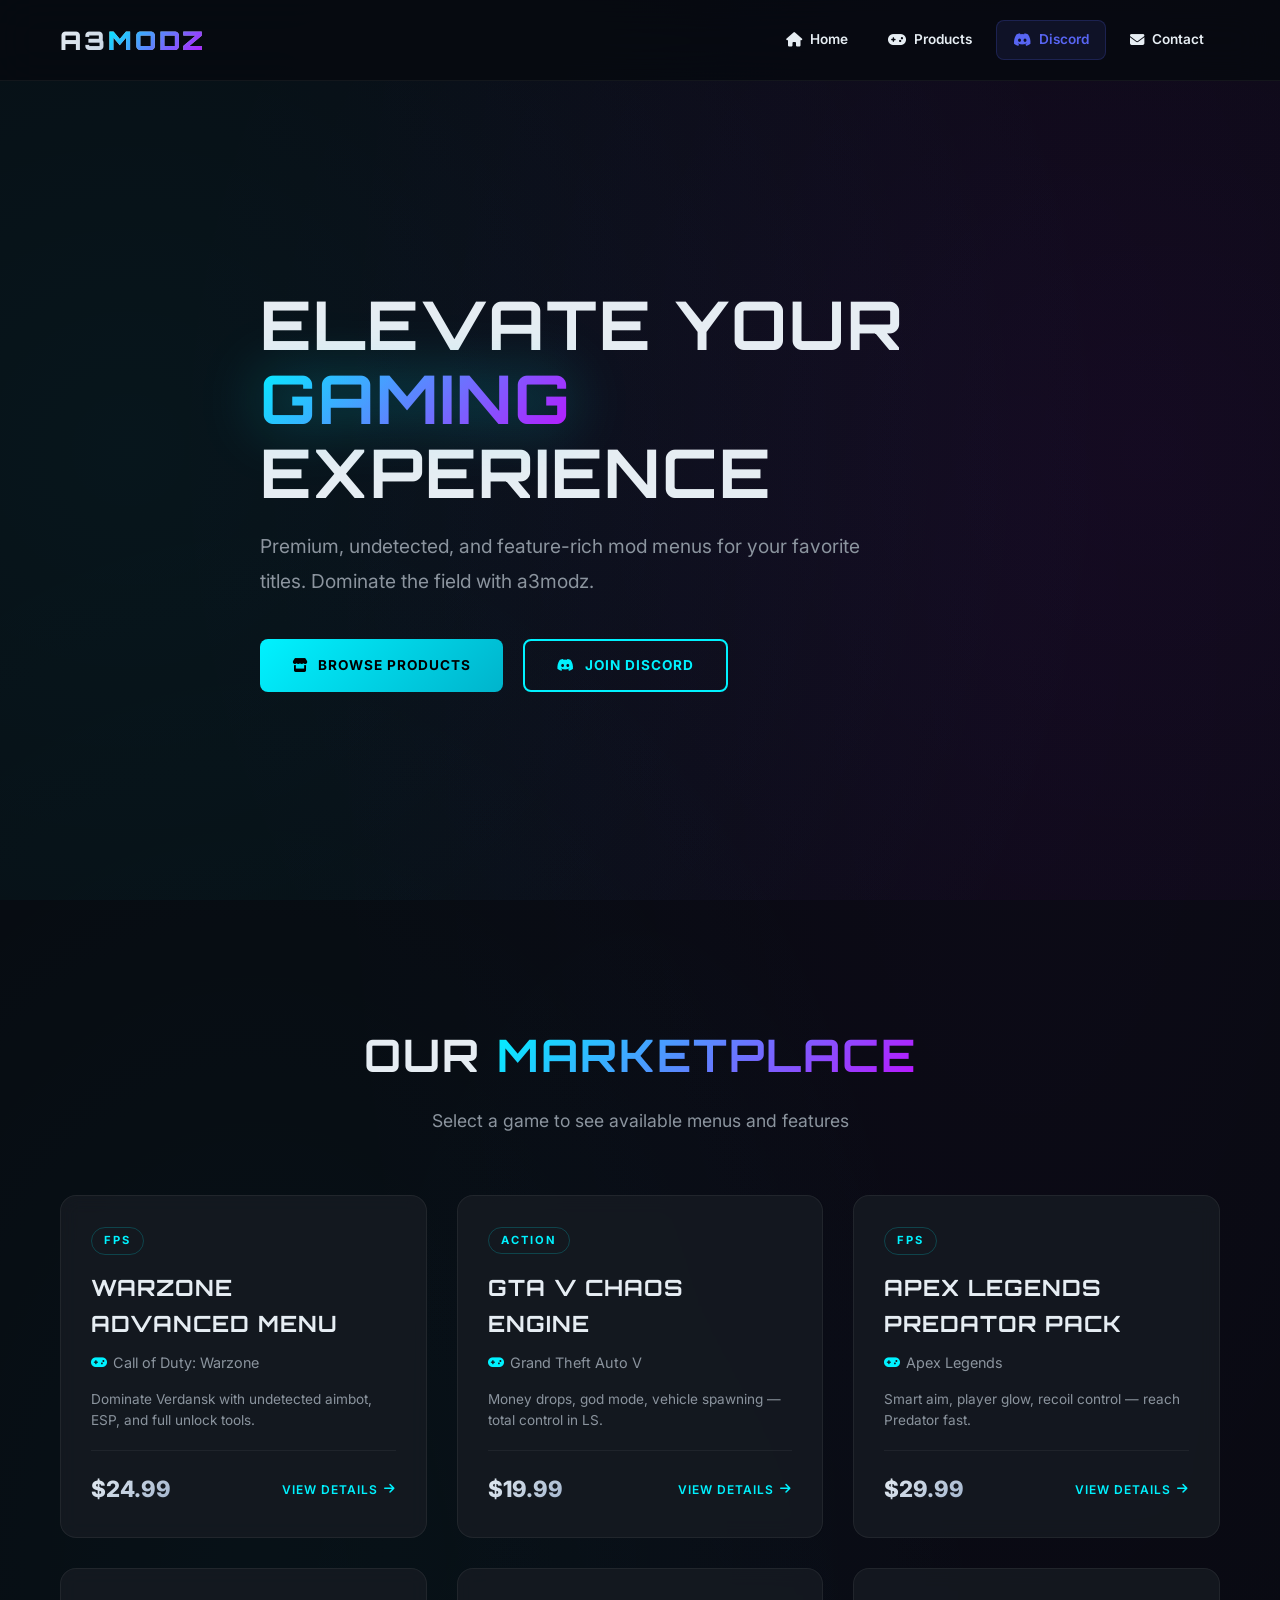
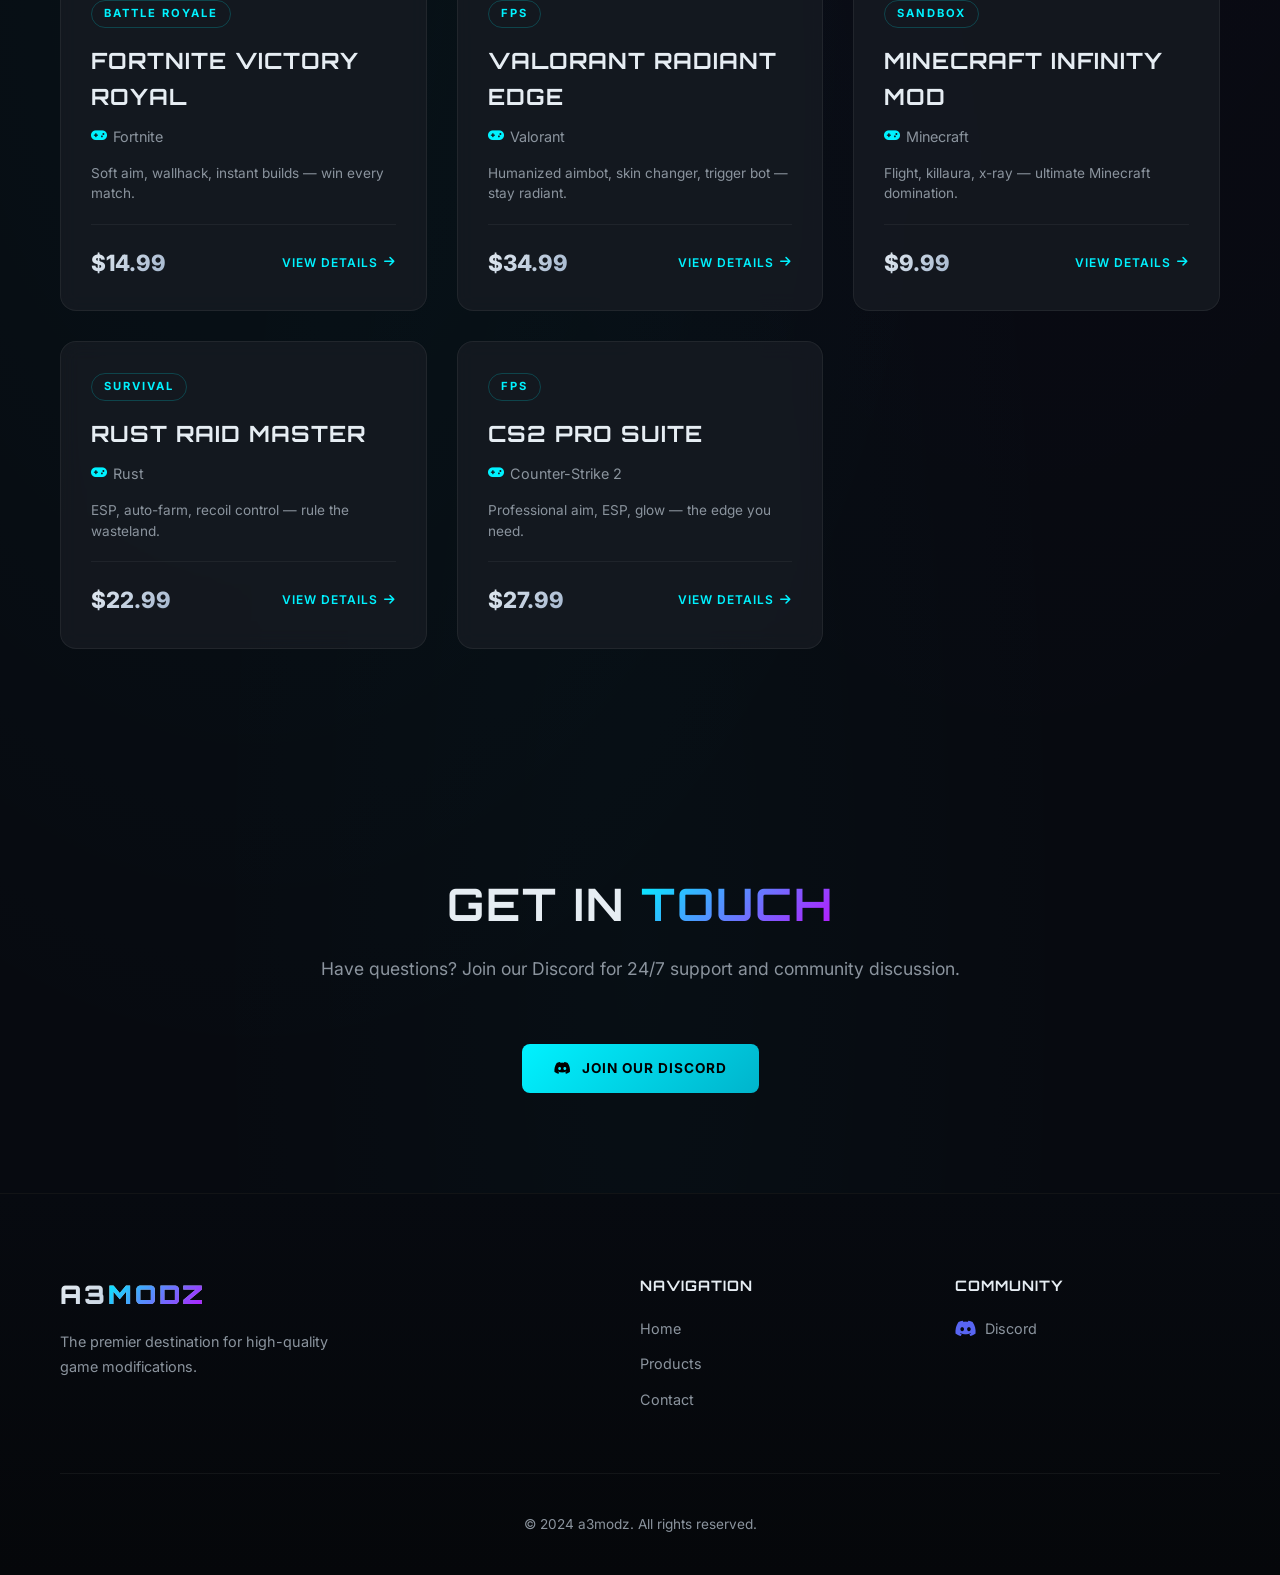
==== a3modz.html @ dbcf9dff "Initial website launch - a3modz marketplace" ====
<!DOCTYPE html>
<html lang="en">
<head>
<meta charset="UTF-8">
<meta name="viewport" content="width=device-width, initial-scale=1.0">
<title>a3modz | Premium Game Mod Menus</title>
<link rel="preconnect" href="https://fonts.googleapis.com">
<link rel="preconnect" href="https://fonts.gstatic.com" crossorigin>
<link href="https://fonts.googleapis.com/css2?family=Inter:wght@400;600;700;800&family=Orbitron:wght@500;700;900&display=swap" rel="stylesheet">
<link rel="stylesheet" href="https://cdnjs.cloudflare.com/ajax/libs/font-awesome/6.5.1/css/all.min.css">
<style>
:root{--bg:#070a10;--card:rgba(22,27,34,.85);--txt:#e6edf3;--accent:#00f2ff;--accent-glow:rgba(0,242,255,.4);--secondary:#bc13fe;--muted:#8b949e;--w:1200px;--t:all .3s cubic-bezier(.4,0,.2,1)}
*{margin:0;padding:0;box-sizing:border-box}
body{font-family:'Inter',sans-serif;background:var(--bg);color:var(--txt);line-height:1.6;overflow-x:hidden;background-image:radial-gradient(ellipse at 20% 50%,rgba(0,242,255,.03) 0%,transparent 50%),radial-gradient(ellipse at 80% 20%,rgba(188,19,254,.03) 0%,transparent 50%),radial-gradient(ellipse at 50% 80%,rgba(0,242,255,.02) 0%,transparent 50%)}
h1,h2,h3,h4{font-family:'Orbitron',sans-serif;text-transform:uppercase;letter-spacing:1px}
.container{max-width:var(--w);margin:0 auto;padding:0 20px}
header{background:rgba(7,10,16,.85);backdrop-filter:blur(20px);-webkit-backdrop-filter:blur(20px);position:fixed;top:0;width:100%;z-index:1000;border-bottom:1px solid rgba(255,255,255,.05)}
nav{display:flex;justify-content:space-between;align-items:center;height:80px}
.logo-text{font-family:'Orbitron',sans-serif;font-size:1.6rem;font-weight:900;letter-spacing:3px;background:linear-gradient(135deg,#e6edf3,#a0b3cc);-webkit-background-clip:text;-webkit-text-fill-color:transparent;background-clip:text}
.logo-text span{background:linear-gradient(135deg,var(--accent),var(--secondary));-webkit-background-clip:text;-webkit-text-fill-color:transparent;background-clip:text}
.nav-links{display:flex;list-style:none;align-items:center;gap:8px}
.nav-links a{text-decoration:none;color:var(--txt);font-weight:600;font-size:.85rem;padding:8px 16px;border-radius:8px;display:flex;align-items:center;gap:8px;transition:var(--t)}
.nav-links a i{font-size:.9rem}
.nav-links a:hover{color:var(--accent);background:rgba(0,242,255,.05)}
.nav-links a.discord-nav{color:#5865F2;background:rgba(88,101,242,.1);border:1px solid rgba(88,101,242,.2)}
.nav-links a.discord-nav:hover{color:#fff;background:rgba(88,101,242,.3);box-shadow:0 0 20px rgba(88,101,242,.3)}
.mobile-menu-btn{display:none;flex-direction:column;cursor:pointer;gap:5px}
.mobile-menu-btn span{width:25px;height:2px;background:var(--txt);border-radius:2px;transition:var(--t)}
.hero{min-height:100vh;display:flex;align-items:center;position:relative;padding-top:80px;overflow:hidden}
.hero::before{content:'';position:absolute;top:-50%;left:-50%;width:200%;height:200%;background:radial-gradient(circle at 30% 50%,rgba(0,242,255,.05) 0%,transparent 50%),radial-gradient(circle at 70% 50%,rgba(188,19,254,.05) 0%,transparent 50%);animation:float 20s ease-in-out infinite}
@keyframes float{0%,100%{transform:translate(0,0)}33%{transform:translate(2%,-2%)}66%{transform:translate(-2%,2%)}}
.hero-content{position:relative;z-index:1;max-width:800px}
.hero h1{font-size:4.2rem;margin-bottom:20px;line-height:1.1;letter-spacing:2px}
.hero h1 span{background:linear-gradient(135deg,var(--accent),var(--secondary));-webkit-background-clip:text;-webkit-text-fill-color:transparent;background-clip:text;filter:drop-shadow(0 0 30px var(--accent-glow))}
.hero p{font-size:1.2rem;color:var(--muted);margin-bottom:40px;max-width:600px;line-height:1.8}
.hero-btns{display:flex;gap:20px;flex-wrap:wrap}
.btn{padding:14px 32px;border-radius:8px;text-decoration:none;font-weight:700;text-transform:uppercase;font-size:.85rem;letter-spacing:1px;transition:var(--t);cursor:pointer;display:inline-flex;align-items:center;gap:10px;border:none}
.btn-primary{background:linear-gradient(135deg,var(--accent),#00b4cc);color:#000;position:relative;overflow:hidden}
.btn-primary::before{content:'';position:absolute;top:0;left:-100%;width:100%;height:100%;background:linear-gradient(90deg,transparent,rgba(255,255,255,.2),transparent);transition:.5s}
.btn-primary:hover::before{left:100%}
.btn-primary:hover{box-shadow:0 0 30px var(--accent-glow),0 0 60px var(--accent-glow);transform:translateY(-3px)}
.btn-secondary{border:2px solid var(--accent);color:var(--accent);background:transparent}
.btn-secondary:hover{background:linear-gradient(135deg,var(--accent),#00b4cc);color:#000;box-shadow:0 0 30px var(--accent-glow);transform:translateY(-3px)}
.products{padding:120px 0}
.section-header{text-align:center;margin-bottom:60px}
.section-header h2{font-size:2.8rem;margin-bottom:15px;letter-spacing:2px}
.section-header h2 span{background:linear-gradient(135deg,var(--accent),var(--secondary));-webkit-background-clip:text;-webkit-text-fill-color:transparent;background-clip:text}
.section-header p{color:var(--muted);font-size:1.1rem}
.product-grid{display:grid;grid-template-columns:repeat(auto-fill,minmax(320px,1fr));gap:30px}
.product-card{background:var(--card);backdrop-filter:blur(10px);border:1px solid rgba(255,255,255,.06);border-radius:16px;padding:30px;transition:var(--t);position:relative;overflow:hidden;cursor:pointer}
.product-card::after{content:'';position:absolute;top:0;left:0;width:100%;height:100%;background:linear-gradient(135deg,rgba(0,242,255,.03) 0%,transparent 50%);opacity:0;transition:var(--t)}
.product-card:hover{transform:translateY(-10px);border-color:rgba(0,242,255,.3);box-shadow:0 20px 60px rgba(0,0,0,.5),0 0 30px rgba(0,242,255,.05)}
.product-card:hover::after{opacity:1}
.product-card::before{content:'';position:absolute;top:0;left:0;width:100%;height:3px;background:linear-gradient(90deg,var(--accent),var(--secondary));opacity:0;transition:var(--t)}
.product-card:hover::before{opacity:1}
.product-category{font-size:.7rem;text-transform:uppercase;letter-spacing:2px;color:var(--accent);font-weight:700;margin-bottom:15px;display:inline-block;padding:4px 12px;border:1px solid rgba(0,242,255,.2);border-radius:20px}
.product-card h3{font-size:1.4rem;margin-bottom:10px;position:relative;z-index:1}
.product-game{font-size:.9rem;color:var(--muted);margin-bottom:15px;display:flex;align-items:center;gap:6px}
.product-game i{color:var(--accent);font-size:.8rem}
.product-desc-short{font-size:.85rem;color:var(--muted);line-height:1.5;margin-bottom:20px;display:-webkit-box;-webkit-line-clamp:2;-webkit-box-orient:vertical;overflow:hidden}
.product-card-footer{display:flex;justify-content:space-between;align-items:center;padding-top:20px;border-top:1px solid rgba(255,255,255,.05)}
.product-price{font-size:1.4rem;font-weight:800;background:linear-gradient(135deg,var(--txt),#a0b3cc);-webkit-background-clip:text;-webkit-text-fill-color:transparent;background-clip:text}
.product-view-btn{font-size:.75rem;text-transform:uppercase;letter-spacing:1px;color:var(--accent);font-weight:600;display:flex;align-items:center;gap:6px;transition:var(--t)}
.product-card:hover .product-view-btn{gap:10px}
.contact{padding:100px 0;text-align:center}
.contact-cta{margin-top:40px}
.modal{display:none;position:fixed;z-index:2000;left:0;top:0;width:100%;height:100%;background:rgba(0,0,0,.8);backdrop-filter:blur(8px);-webkit-backdrop-filter:blur(8px);overflow-y:auto}
.modal-content{background:rgba(22,27,34,.95);margin:5% auto;padding:50px;border:1px solid rgba(0,242,255,.2);width:90%;max-width:800px;border-radius:20px;position:relative;animation:modalIn .4s cubic-bezier(.4,0,.2,1);box-shadow:0 0 60px rgba(0,242,255,.05)}
@keyframes modalIn{from{opacity:0;transform:translateY(-30px) scale(.95)}to{opacity:1;transform:translateY(0) scale(1)}}
.close-modal{position:absolute;top:20px;right:30px;color:var(--muted);font-size:30px;font-weight:700;cursor:pointer;transition:var(--t);width:40px;height:40px;display:flex;align-items:center;justify-content:center;border-radius:50%;background:rgba(255,255,255,.05)}
.close-modal:hover{color:var(--accent);background:rgba(0,242,255,.1);transform:rotate(90deg)}
.modal-header{margin-bottom:30px;padding-bottom:30px;border-bottom:1px solid rgba(255,255,255,.05)}
.modal-header h2{font-size:2.2rem;margin-bottom:10px;background:linear-gradient(135deg,#e6edf3,var(--accent));-webkit-background-clip:text;-webkit-text-fill-color:transparent;background-clip:text}
.modal-game{color:var(--accent);font-weight:600;font-size:1.1rem;display:flex;align-items:center;gap:8px}
.modal-description{margin-bottom:35px;color:var(--muted);line-height:1.8;font-size:1.05rem}
.modal-features{margin-bottom:40px}
.modal-features h4{margin-bottom:20px;font-size:1.1rem;letter-spacing:1px;display:flex;align-items:center;gap:10px}
.modal-features h4 i{color:var(--accent)}
.feature-list{display:grid;grid-template-columns:repeat(auto-fill,minmax(220px,1fr));gap:10px;list-style:none}
.feature-list li{padding:12px 18px;background:rgba(255,255,255,.03);border:1px solid rgba(255,255,255,.05);border-radius:10px;font-size:.9rem;display:flex;align-items:center;gap:10px;transition:var(--t)}
.feature-list li:hover{border-color:rgba(0,242,255,.2);background:rgba(0,242,255,.03)}
.feature-list li i{color:var(--accent);font-size:.85rem}
.modal-footer{display:flex;justify-content:space-between;align-items:center;border-top:1px solid rgba(255,255,255,.08);padding-top:30px;flex-wrap:wrap;gap:20px}
.modal-price{font-size:2.2rem;font-weight:900;font-family:'Orbitron',sans-serif;background:linear-gradient(135deg,#e6edf3,var(--accent));-webkit-background-clip:text;-webkit-text-fill-color:transparent;background-clip:text}
footer{padding:80px 0 40px;background:linear-gradient(180deg,var(--bg),#05070a);border-top:1px solid rgba(255,255,255,.05)}
.footer-content{display:grid;grid-template-columns:2fr 1fr 1fr;gap:50px;margin-bottom:50px}
.footer-logo p{margin-top:15px;color:var(--muted);max-width:300px;font-size:.9rem;line-height:1.7}
.footer-links h4,.footer-social h4{margin-bottom:20px;font-size:.9rem;letter-spacing:1px;font-family:'Orbitron',sans-serif}
.footer-links ul,.footer-social ul{list-style:none}
.footer-links li,.footer-social li{margin-bottom:12px}
.footer-links a,.footer-social a{text-decoration:none;color:var(--muted);transition:var(--t);font-size:.9rem;display:flex;align-items:center;gap:8px}
.footer-links a:hover,.footer-social a:hover{color:var(--accent);transform:translateX(3px)}
.footer-social a i{color:#5865F2;font-size:1.1rem}
.footer-bottom{text-align:center;padding-top:40px;border-top:1px solid rgba(255,255,255,.05);color:var(--muted);font-size:.85rem}
.fade-in{opacity:0;transform:translateY(30px);animation:fadeIn .8s cubic-bezier(.4,0,.2,1) forwards}
.delay-1{animation-delay:.2s}
.delay-2{animation-delay:.4s}
@keyframes fadeIn{to{opacity:1;transform:translateY(0)}}
::-webkit-scrollbar{width:8px}
::-webkit-scrollbar-track{background:var(--bg)}
::-webkit-scrollbar-thumb{background:rgba(255,255,255,.1);border-radius:4px}
::-webkit-scrollbar-thumb:hover{background:rgba(0,242,255,.3)}
@media(max-width:968px){.hero h1{font-size:3rem}.footer-content{grid-template-columns:1fr;gap:40px}.modal-content{padding:30px;margin:10% auto}.feature-list{grid-template-columns:1fr 1fr}}
@media(max-width:768px){.nav-links{display:none;position:fixed;top:80px;left:0;width:100%;background:rgba(7,10,16,.98);backdrop-filter:blur(20px);flex-direction:column;padding:30px;gap:5px;border-bottom:1px solid rgba(255,255,255,.05)}.nav-links.active{display:flex}.nav-links li{margin-left:0}.nav-links a{padding:12px 16px;font-size:1rem}.mobile-menu-btn{display:flex}.hero h1{font-size:2.2rem}.hero p{font-size:1rem}.hero-btns{flex-direction:column}.btn{width:100%;justify-content:center}.product-grid{grid-template-columns:1fr}.section-header h2{font-size:2rem}.modal-header h2{font-size:1.6rem}.feature-list{grid-template-columns:1fr}.modal-footer{flex-direction:column;align-items:flex-start}}
@media(max-width:480px){.hero h1{font-size:1.8rem}.modal-content{padding:20px}}
</style>
</head>
<body>
<header>
  <nav class="container">
    <div class="logo"><span class="logo-text">A3<span>MODZ</span></span></div>
    <ul class="nav-links">
      <li><a href="#home"><i class="fas fa-home"></i> Home</a></li>
      <li><a href="#products"><i class="fas fa-gamepad"></i> Products</a></li>
      <li><a href="https://discord.gg/x2R9GCa6q" target="_blank" class="discord-nav"><i class="fab fa-discord"></i> Discord</a></li>
      <li><a href="#contact"><i class="fas fa-envelope"></i> Contact</a></li>
    </ul>
    <div class="mobile-menu-btn"><span></span><span></span><span></span></div>
  </nav>
</header>
<main>
<section id="home" class="hero">
  <div class="container hero-content">
    <h1 class="fade-in">Elevate Your <span>Gaming</span> Experience</h1>
    <p class="fade-in delay-1">Premium, undetected, and feature-rich mod menus for your favorite titles. Dominate the field with a3modz.</p>
    <div class="hero-btns fade-in delay-2">
      <a href="#products" class="btn btn-primary"><i class="fas fa-store"></i> Browse Products</a>
      <a href="https://discord.gg/x2R9GCa6q" target="_blank" class="btn btn-secondary"><i class="fab fa-discord"></i> Join Discord</a>
    </div>
  </div>
</section>
<section id="products" class="products">
  <div class="container">
    <div class="section-header">
      <h2>Our <span>Marketplace</span></h2>
      <p>Select a game to see available menus and features</p>
    </div>
    <div class="product-grid" id="productGrid"></div>
  </div>
</section>
<section id="contact" class="contact">
  <div class="container">
    <div class="section-header">
      <h2>Get in <span>Touch</span></h2>
      <p>Have questions? Join our Discord for 24/7 support and community discussion.</p>
    </div>
    <div class="contact-cta">
      <a href="https://discord.gg/x2R9GCa6q" target="_blank" class="btn btn-primary"><i class="fab fa-discord"></i> Join Our Discord</a>
    </div>
  </div>
</section>
</main>
<footer>
  <div class="container">
    <div class="footer-content">
      <div class="footer-logo">
        <span class="logo-text">A3<span>MODZ</span></span>
        <p>The premier destination for high-quality game modifications.</p>
      </div>
      <div class="footer-links">
        <h4>Navigation</h4>
        <ul><li><a href="#home">Home</a></li><li><a href="#products">Products</a></li><li><a href="#contact">Contact</a></li></ul>
      </div>
      <div class="footer-social">
        <h4>Community</h4>
        <ul><li><a href="https://discord.gg/x2R9GCa6q" target="_blank"><i class="fab fa-discord"></i> Discord</a></li></ul>
      </div>
    </div>
    <div class="footer-bottom"><p>&copy; 2024 a3modz. All rights reserved.</p></div>
  </div>
</footer>
<div id="productModal" class="modal">
  <div class="modal-content">
    <span class="close-modal">&times;</span>
    <div id="modalDetails"></div>
  </div>
</div>
<script>
const products=[{id:1,name:"Warzone Advanced Menu",game:"Call of Duty: Warzone",price:"$24.99",category:"FPS",description:"Experience the ultimate tactical advantage in Warzone. Our advanced menu provides undetected features that give you total control over the battlefield.",shortDesc:"Dominate Verdansk with undetected aimbot, ESP, and full unlock tools.",features:["Aimbot with Prediction","Box & Glow ESP","Wallhacks","No Recoil & No Spread","Unlock All Cosmetics","Radar Hack","Player Tracking"]},{id:2,name:"GTA V Chaos Engine",game:"Grand Theft Auto V",price:"$19.99",category:"Action",description:"The most stable and feature-packed menu for Los Santos. Whether you want to grind money or just cause absolute mayhem, Chaos Engine has you covered.",shortDesc:"Money drops, god mode, vehicle spawning — total control in LS.",features:["Stealth Money Drop","God Mode & Invisibility","Teleport to Waypoint","Spawn Any Vehicle","Remote Player Options","Casino Recovery","Session Protections"]},{id:3,name:"Apex Legends Predator Pack",game:"Apex Legends",price:"$29.99",category:"FPS",description:"Climb to Predator rank with ease. Our lightweight Apex menu is designed for performance and safety.",shortDesc:"Smart aim, player glow, recoil control — reach Predator fast.",features:["Smart Aim Assist","Item & Player Glow","Movement Velocity Scripts","No Sway","Recoil Control System","Auto Loot","Hitbox Expansion"]},{id:4,name:"Fortnite Victory Royal",game:"Fortnite",price:"$14.99",category:"Battle Royale",description:"Get that #1 Victory Royale every time. Designed to bypass the latest anti-cheats.",shortDesc:"Soft aim, wallhack, instant builds — win every match.",features:["Soft Aim","Player Wallhack","Instant Build & Edit","Fly Hack (Limited)","No Bloom","Fast Reload","Aim Assist"]},{id:5,name:"Valorant Radiant Edge",game:"Valorant",price:"$34.99",category:"FPS",description:"Premium internal cheat for Valorant. Focus on high security and humanized features.",shortDesc:"Humanized aimbot, skin changer, trigger bot — stay radiant.",features:["Internal Humanized Aimbot","Visible Check ESP","Skin Changer (Client-side)","Mini-map Radar","Trigger Bot","Highly Undetected","Colored ESP"]},{id:6,name:"Minecraft Infinity Mod",game:"Minecraft",price:"$9.99",category:"Sandbox",description:"Break the limits of Minecraft. From anarchy servers to competitive minigames.",shortDesc:"Flight, killaura, x-ray — ultimate Minecraft domination.",features:["Creative Flight","Multi-Aura (KillAura)","X-Ray Vision","Auto-Mine & Scripting","Inventory Manager","Speed Hack","No Fall Damage"]},{id:7,name:"Rust Raid Master",game:"Rust",price:"$22.99",category:"Survival",description:"Dominate the wasteland with the most comprehensive Rust cheat suite.",shortDesc:"ESP, auto-farm, recoil control — rule the wasteland.",features:["Ore & Player ESP","Auto-Farm Scripts","Recoil Control","No Recoil","Silent Aim","Door ESP","Radar"]},{id:8,name:"CS2 Pro Suite",game:"Counter-Strike 2",price:"$27.99",category:"FPS",description:"The ultimate competitive advantage for CS2. Pinpoint accuracy with full visibility features.",shortDesc:"Professional aim, ESP, glow — the edge you need.",features:["Rage & Legit Aimbot","Glow & Chams ESP","Trigger Bot","No Flash","Bunny Hop","Rank Revealer","Skin Changer"]}];
document.addEventListener('DOMContentLoaded',()=>{
const grid=document.getElementById('productGrid'),modal=document.getElementById('productModal'),details=document.getElementById('modalDetails'),closeBtn=document.querySelector('.close-modal'),mobileBtn=document.querySelector('.mobile-menu-btn'),navLinks=document.querySelector('.nav-links');
if(mobileBtn){mobileBtn.addEventListener('click',()=>{navLinks.classList.toggle('active');mobileBtn.classList.toggle('active')});navLinks.querySelectorAll('a').forEach(l=>l.addEventListener('click',()=>{navLinks.classList.remove('active');mobileBtn.classList.remove('active')}))}
window.addEventListener('scroll',()=>{const h=document.querySelector('header');h.style.background=window.scrollY>50?'rgba(7,10,16,.95)':'rgba(7,10,16,.85)';h.style.borderBottom=window.scrollY>50?'1px solid rgba(0,242,255,.1)':'1px solid rgba(255,255,255,.05)'});
products.forEach(p=>{const c=document.createElement('div');c.className='product-card';c.innerHTML='<span class="product-category">'+p.category+'</span><h3>'+p.name+'</h3><p class="product-game"><i class="fas fa-gamepad"></i> '+p.game+'</p><p class="product-desc-short">'+p.shortDesc+'</p><div class="product-card-footer"><span class="product-price">'+p.price+'</span><span class="product-view-btn">View Details <i class="fas fa-arrow-right"></i></span></div>';c.addEventListener('click',()=>openModal(p));grid.appendChild(c)});
function openModal(p){const fl=p.features.map(f=>'<li><i class="fas fa-check-circle"></i> '+f+'</li>').join('');details.innerHTML='<div class="modal-header"><h2><i class="fas fa-crown" style="color:var(--accent);font-size:1.8rem;margin-right:10px"></i>'+p.name+'</h2><p class="modal-game"><i class="fas fa-gamepad"></i> '+p.game+'</p></div><p class="modal-description">'+p.description+'</p><div class="modal-features"><h4><i class="fas fa-bolt"></i> Features & Cheats Included</h4><ul class="feature-list">'+fl+'</ul></div><div class="modal-footer"><span class="modal-price">'+p.price+'</span><a href="https://discord.gg/x2R9GCa6q" target="_blank" class="btn btn-primary"><i class="fab fa-discord"></i> Purchase on Discord</a></div>';modal.style.display='block';document.body.style.overflow='hidden'}
closeBtn.addEventListener('click',()=>{modal.style.display='none';document.body.style.overflow='auto'});
window.addEventListener('click',e=>{if(e.target===modal){modal.style.display='none';document.body.style.overflow='auto'}});
document.addEventListener('keydown',e=>{if(e.key==='Escape'&&modal.style.display==='block'){modal.style.display='none';document.body.style.overflow='auto'}});
document.querySelectorAll('a[href^="#"]').forEach(a=>{a.addEventListener('click',function(e){const t=document.querySelector(this.getAttribute('href'));if(t){e.preventDefault();window.scrollTo({top:t.offsetTop-80,behavior:'smooth'})}})})
});
</script>
</body>
</html>
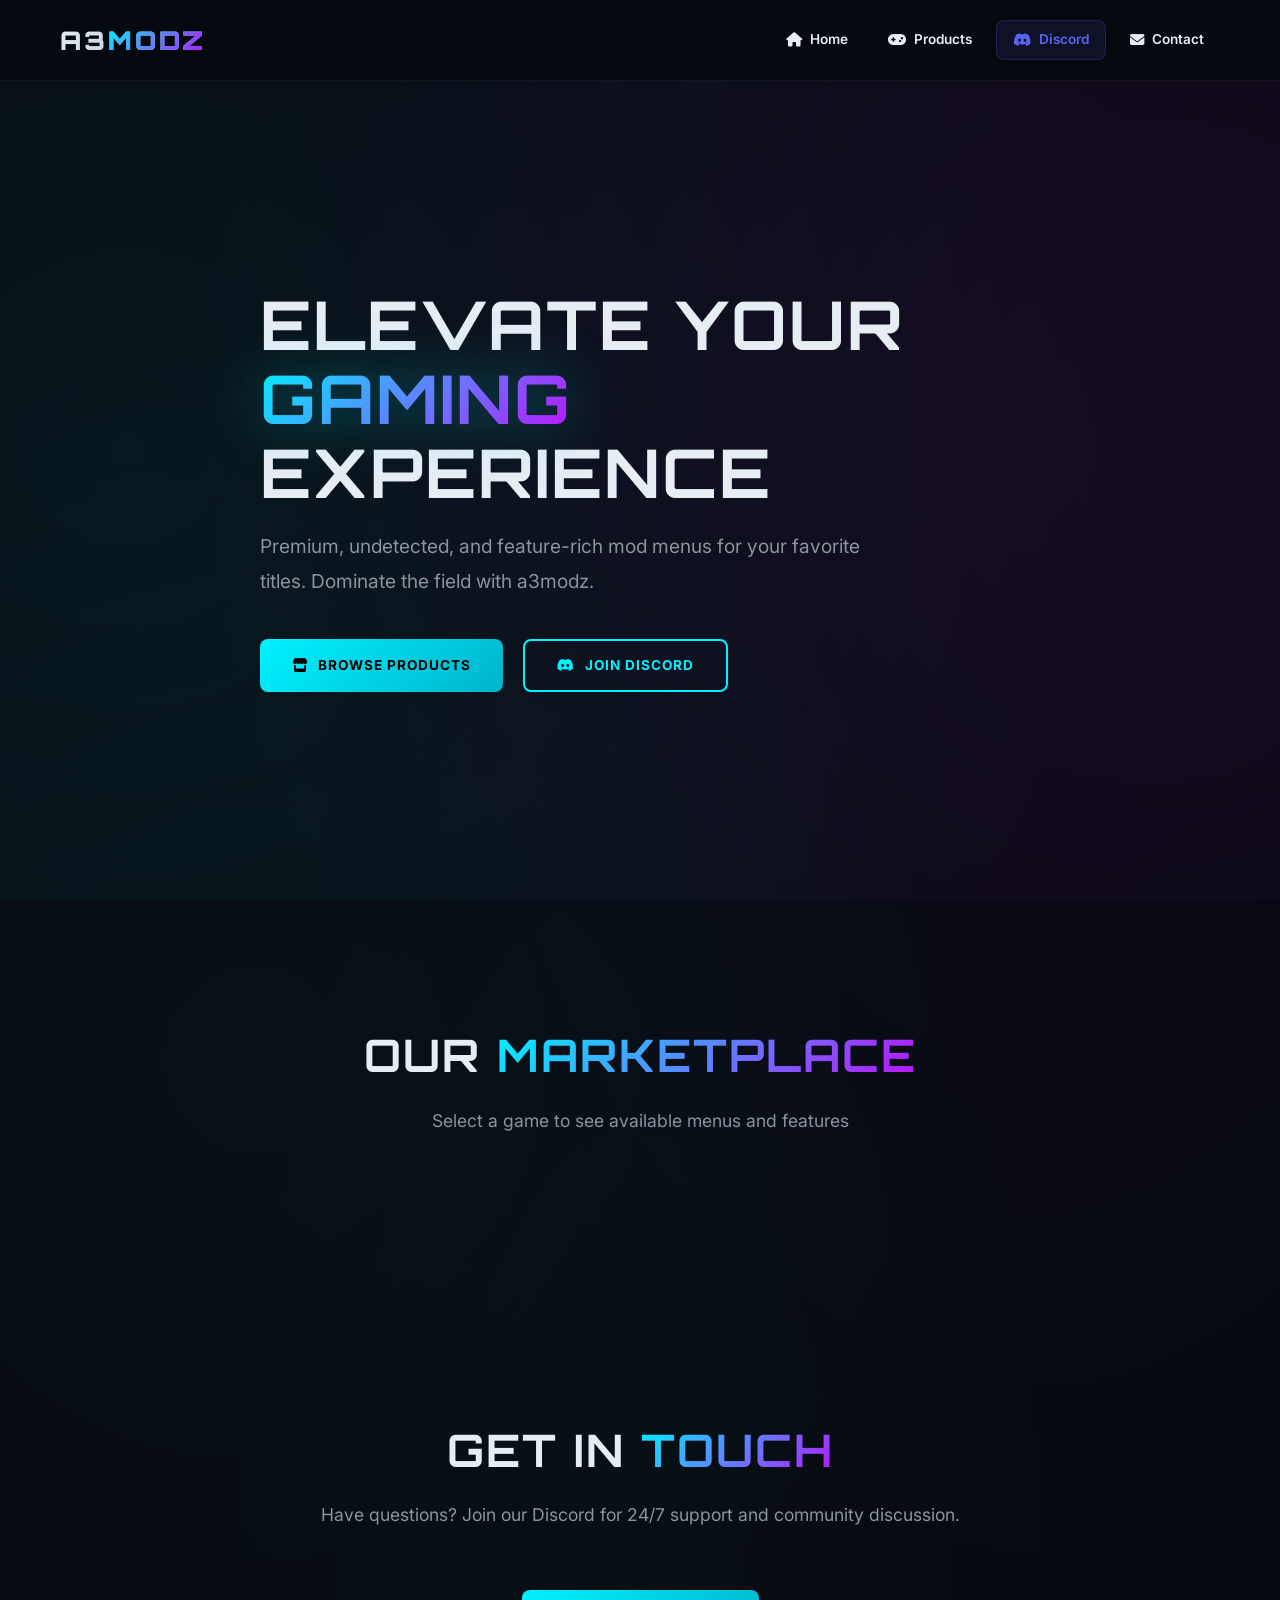
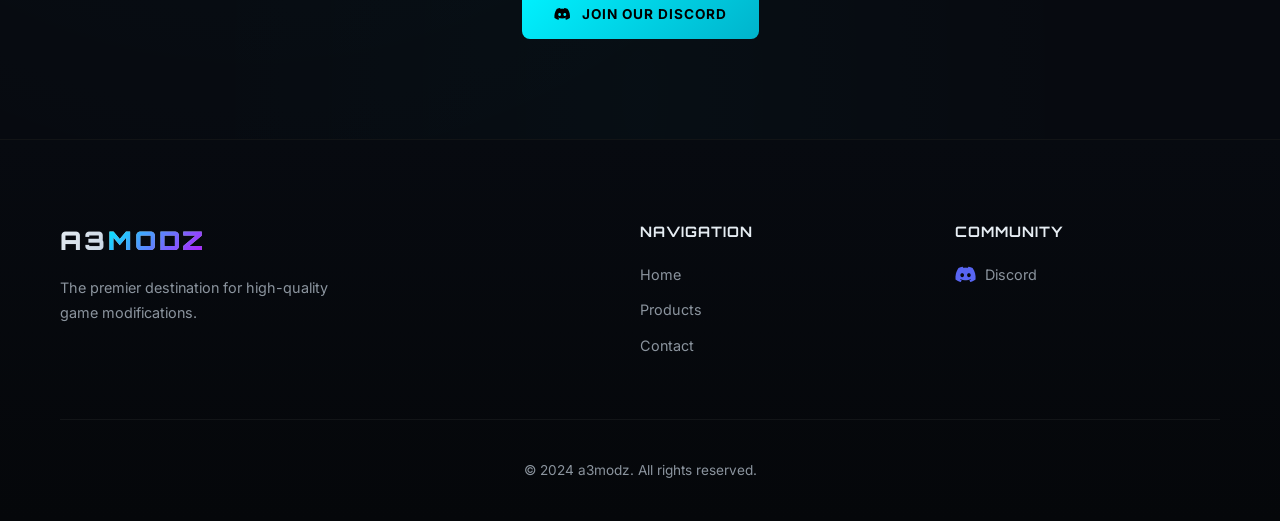
==== commit c5a7d3ae: "Removed all products - empty marketplace" ====
--- a/a3modz.html
+++ b/a3modz.html
@@ -176,7 +176,7 @@
   </div>
 </div>
 <script>
-const products=[{id:1,name:"Warzone Advanced Menu",game:"Call of Duty: Warzone",price:"$24.99",category:"FPS",description:"Experience the ultimate tactical advantage in Warzone. Our advanced menu provides undetected features that give you total control over the battlefield.",shortDesc:"Dominate Verdansk with undetected aimbot, ESP, and full unlock tools.",features:["Aimbot with Prediction","Box & Glow ESP","Wallhacks","No Recoil & No Spread","Unlock All Cosmetics","Radar Hack","Player Tracking"]},{id:2,name:"GTA V Chaos Engine",game:"Grand Theft Auto V",price:"$19.99",category:"Action",description:"The most stable and feature-packed menu for Los Santos. Whether you want to grind money or just cause absolute mayhem, Chaos Engine has you covered.",shortDesc:"Money drops, god mode, vehicle spawning — total control in LS.",features:["Stealth Money Drop","God Mode & Invisibility","Teleport to Waypoint","Spawn Any Vehicle","Remote Player Options","Casino Recovery","Session Protections"]},{id:3,name:"Apex Legends Predator Pack",game:"Apex Legends",price:"$29.99",category:"FPS",description:"Climb to Predator rank with ease. Our lightweight Apex menu is designed for performance and safety.",shortDesc:"Smart aim, player glow, recoil control — reach Predator fast.",features:["Smart Aim Assist","Item & Player Glow","Movement Velocity Scripts","No Sway","Recoil Control System","Auto Loot","Hitbox Expansion"]},{id:4,name:"Fortnite Victory Royal",game:"Fortnite",price:"$14.99",category:"Battle Royale",description:"Get that #1 Victory Royale every time. Designed to bypass the latest anti-cheats.",shortDesc:"Soft aim, wallhack, instant builds — win every match.",features:["Soft Aim","Player Wallhack","Instant Build & Edit","Fly Hack (Limited)","No Bloom","Fast Reload","Aim Assist"]},{id:5,name:"Valorant Radiant Edge",game:"Valorant",price:"$34.99",category:"FPS",description:"Premium internal cheat for Valorant. Focus on high security and humanized features.",shortDesc:"Humanized aimbot, skin changer, trigger bot — stay radiant.",features:["Internal Humanized Aimbot","Visible Check ESP","Skin Changer (Client-side)","Mini-map Radar","Trigger Bot","Highly Undetected","Colored ESP"]},{id:6,name:"Minecraft Infinity Mod",game:"Minecraft",price:"$9.99",category:"Sandbox",description:"Break the limits of Minecraft. From anarchy servers to competitive minigames.",shortDesc:"Flight, killaura, x-ray — ultimate Minecraft domination.",features:["Creative Flight","Multi-Aura (KillAura)","X-Ray Vision","Auto-Mine & Scripting","Inventory Manager","Speed Hack","No Fall Damage"]},{id:7,name:"Rust Raid Master",game:"Rust",price:"$22.99",category:"Survival",description:"Dominate the wasteland with the most comprehensive Rust cheat suite.",shortDesc:"ESP, auto-farm, recoil control — rule the wasteland.",features:["Ore & Player ESP","Auto-Farm Scripts","Recoil Control","No Recoil","Silent Aim","Door ESP","Radar"]},{id:8,name:"CS2 Pro Suite",game:"Counter-Strike 2",price:"$27.99",category:"FPS",description:"The ultimate competitive advantage for CS2. Pinpoint accuracy with full visibility features.",shortDesc:"Professional aim, ESP, glow — the edge you need.",features:["Rage & Legit Aimbot","Glow & Chams ESP","Trigger Bot","No Flash","Bunny Hop","Rank Revealer","Skin Changer"]}];
+const products=[];
 document.addEventListener('DOMContentLoaded',()=>{
 const grid=document.getElementById('productGrid'),modal=document.getElementById('productModal'),details=document.getElementById('modalDetails'),closeBtn=document.querySelector('.close-modal'),mobileBtn=document.querySelector('.mobile-menu-btn'),navLinks=document.querySelector('.nav-links');
 if(mobileBtn){mobileBtn.addEventListener('click',()=>{navLinks.classList.toggle('active');mobileBtn.classList.toggle('active')});navLinks.querySelectorAll('a').forEach(l=>l.addEventListener('click',()=>{navLinks.classList.remove('active');mobileBtn.classList.remove('active')}))}
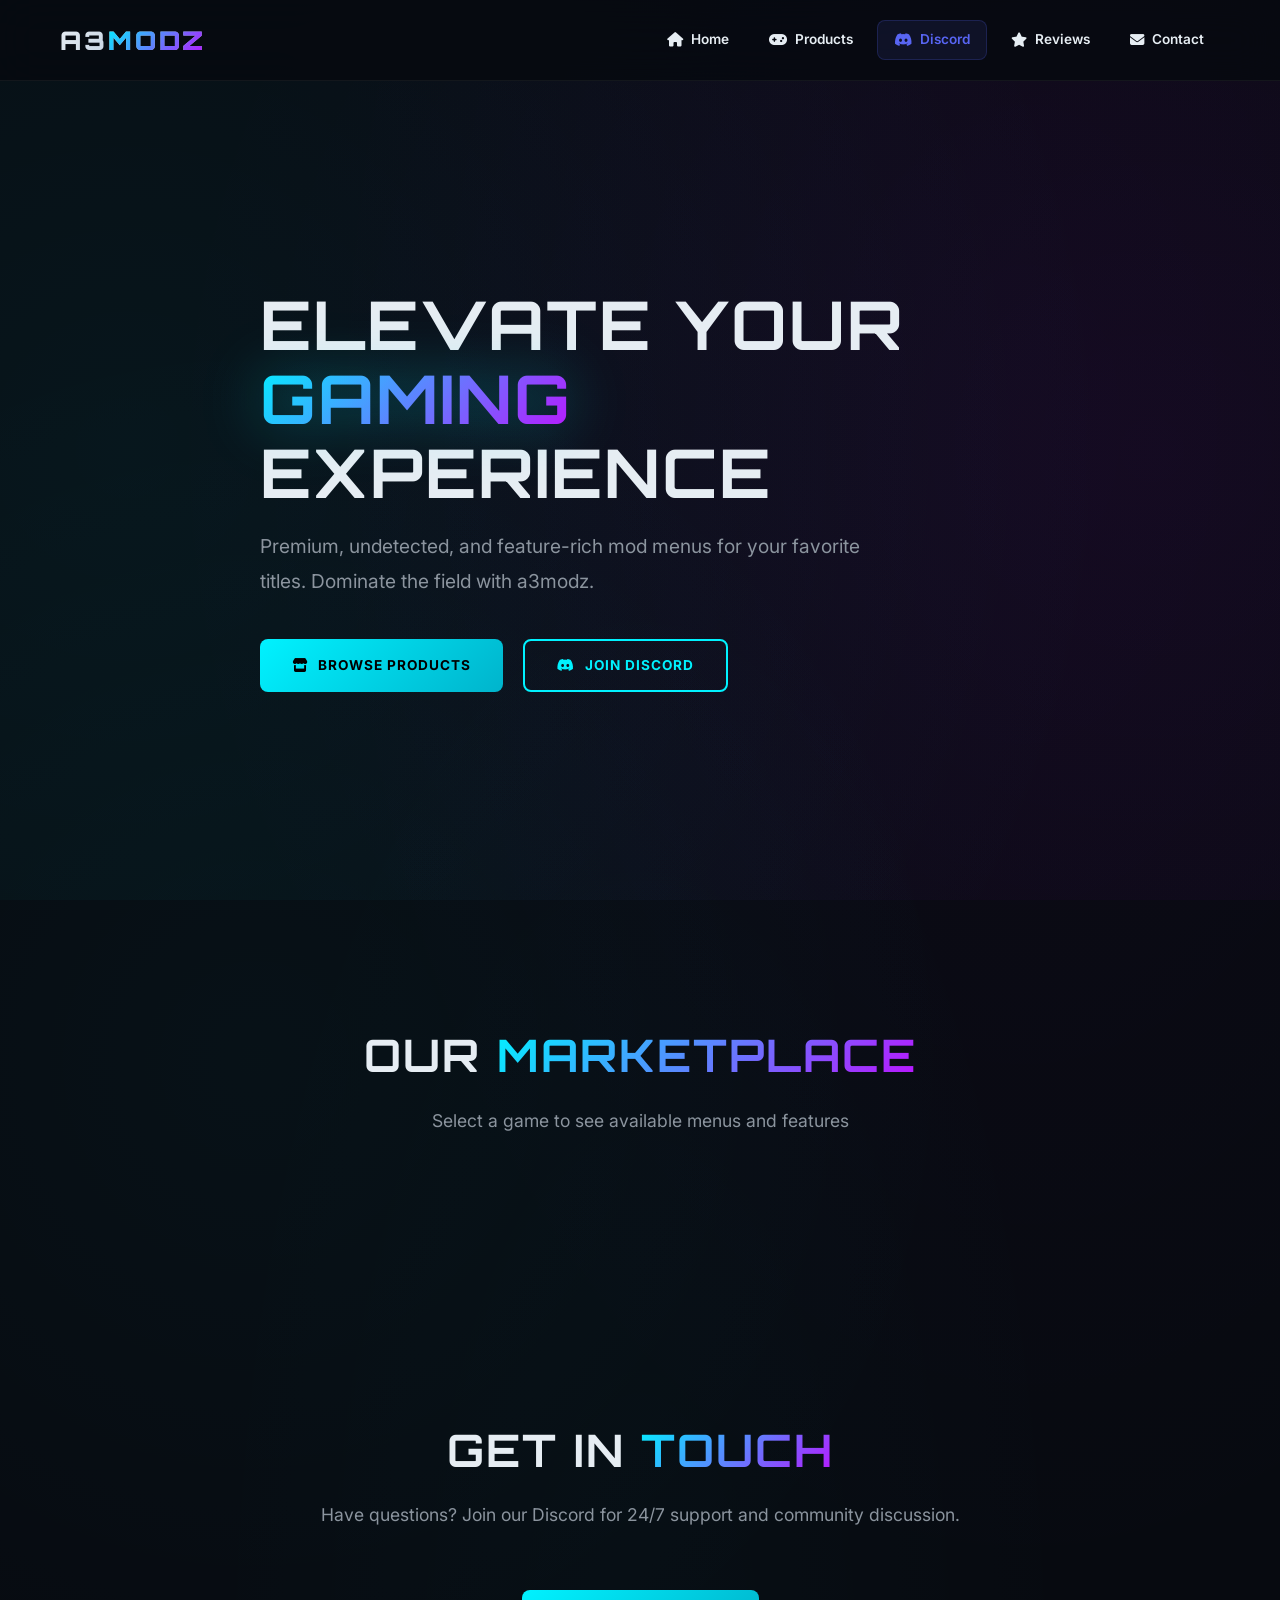
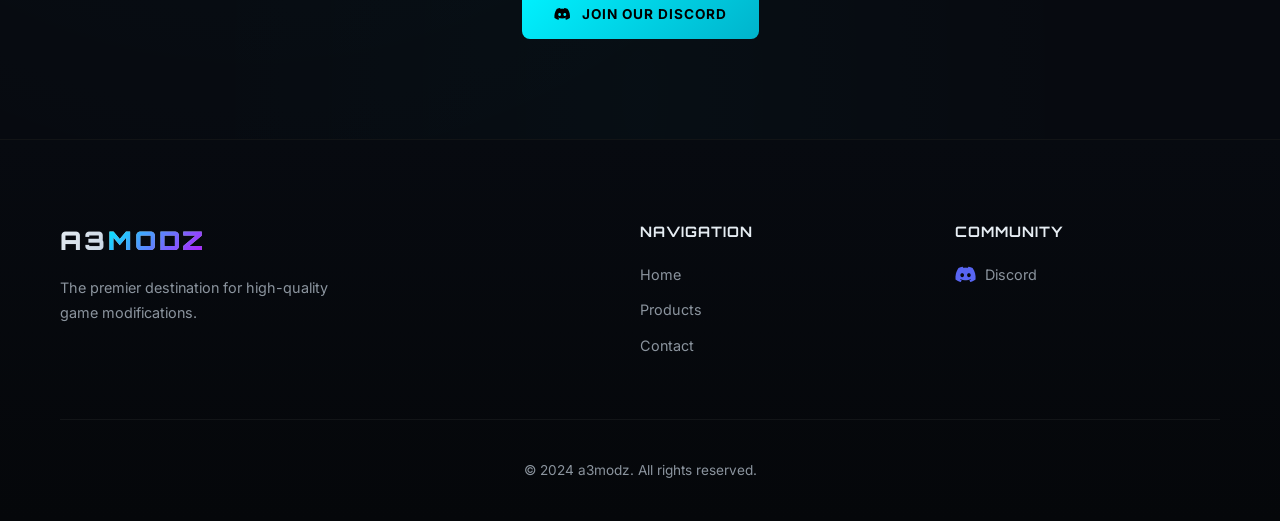
==== commit 2c5509e3: "Added reviews section with fake testimonials + review form" ====
--- a/a3modz.html
+++ b/a3modz.html
@@ -54,6 +54,8 @@
 .product-card::before{content:'';position:absolute;top:0;left:0;width:100%;height:3px;background:linear-gradient(90deg,var(--accent),var(--secondary));opacity:0;transition:var(--t)}
 .product-card:hover::before{opacity:1}
 .product-category{font-size:.7rem;text-transform:uppercase;letter-spacing:2px;color:var(--accent);font-weight:700;margin-bottom:15px;display:inline-block;padding:4px 12px;border:1px solid rgba(0,242,255,.2);border-radius:20px}
+.product-badge{position:absolute;top:15px;right:15px;background:linear-gradient(135deg,#ff6b35,#ff2d55);color:#fff;font-size:.65rem;font-weight:800;text-transform:uppercase;letter-spacing:1px;padding:4px 12px;border-radius:20px;z-index:2;box-shadow:0 0 20px rgba(255,45,85,.4)}
+.product-card.has-badge{position:relative}
 .product-card h3{font-size:1.4rem;margin-bottom:10px;position:relative;z-index:1}
 .product-game{font-size:.9rem;color:var(--muted);margin-bottom:15px;display:flex;align-items:center;gap:6px}
 .product-game i{color:var(--accent);font-size:.8rem}
@@ -75,7 +77,8 @@
 .modal-description{margin-bottom:35px;color:var(--muted);line-height:1.8;font-size:1.05rem}
 .modal-features{margin-bottom:40px}
 .modal-features h4{margin-bottom:20px;font-size:1.1rem;letter-spacing:1px;display:flex;align-items:center;gap:10px}
-.modal-features h4 i{color:var(--accent)}
+.modal-features h4 i{color:var(--accent)}.modal-pricing
+.modal-features h4 i{color:var(--accent)}.modal-pricing{margin-bottom:35px}.modal-pricing h4{margin-bottom:20px;font-size:1.1rem;letter-spacing:1px;display:flex;align-items:center;gap:10px}.modal-pricing h4 i{color:var(--accent)}.pricing-grid{display:grid;grid-template-columns:repeat(auto-fill,minmax(180px,1fr));gap:15px}.pricing-card{background:rgba(255,255,255,.03);border:1px solid rgba(0,242,255,.15);border-radius:12px;padding:20px;text-align:center;transition:var(--t)}.pricing-card:hover{border-color:var(--accent);box-shadow:0 0 20px var(--accent-glow);transform:translateY(-2px)}.pricing-duration{display:block;font-size:.8rem;text-transform:uppercase;letter-spacing:1px;color:var(--muted);margin-bottom:8px}.pricing-amount{display:block;font-size:1.8rem;font-weight:900;font-family:'Orbitron',sans-serif;background:linear-gradient(135deg,var(--txt),var(--accent));-webkit-background-clip:text;-webkit-text-fill-color:transparent;background-clip:text;margin-bottom:8px}.pricing-stock{display:block;font-size:.75rem;color:#22c55e}
 .feature-list{display:grid;grid-template-columns:repeat(auto-fill,minmax(220px,1fr));gap:10px;list-style:none}
 .feature-list li{padding:12px 18px;background:rgba(255,255,255,.03);border:1px solid rgba(255,255,255,.05);border-radius:10px;font-size:.9rem;display:flex;align-items:center;gap:10px;transition:var(--t)}
 .feature-list li:hover{border-color:rgba(0,242,255,.2);background:rgba(0,242,255,.03)}
@@ -113,7 +116,8 @@
       <li><a href="#home"><i class="fas fa-home"></i> Home</a></li>
       <li><a href="#products"><i class="fas fa-gamepad"></i> Products</a></li>
       <li><a href="https://discord.gg/x2R9GCa6q" target="_blank" class="discord-nav"><i class="fab fa-discord"></i> Discord</a></li>
-      <li><a href="#contact"><i class="fas fa-envelope"></i> Contact</a></li>
+      <li><a href="#reviews"><i class="fas fa-star"></i> Reviews</a></li>
+                <li><a href="#contact"><i class="fas fa-envelope"></i> Contact</a></li>
     </ul>
     <div class="mobile-menu-btn"><span></span><span></span><span></span></div>
   </nav>
@@ -176,13 +180,13 @@
   </div>
 </div>
 <script>
-const products=[];
+const products=[{id:1,name:"Ancient Rust",game:"Rust",price:"€5.00",category:"Survival",description:"Fully undetected Rust cheat with instant delivery. Features premium aimbot, full ESP, world ESP, and extensive misc options. Choose your duration.",shortDesc:"UNDETECTED (WORKING) — Aimbot, ESP, Radar & more. Instant delivery.",icon:"🦀",features:["UNDETECTED — Working on latest Rust patch","Instant Delivery via Discord","Windows 10/11 & Intel/AMD Support","AIMBOT: Aim key, Smooth, Fov, Bone selection","Target: Enemies, NPCs, Teammates, Sleepers","Lock Target with configurable key","ESP: Box, Name, Weapon, Distance, Skeleton","ESP: Enemy/Teammate/NPC/Sleeper toggles","World ESP: Ore, Crates, Animals, Collectables","World ESP: Deployables, Traps, Transport","Off Arrows with adjustable range","Radar display","MISC: Shotgun Nospread, Thick Bullet","MISC: Instant Eoka, Always Automatic","Heli Hit Box Override","FPS limit, Show FPS, Text style config","Secure Boot Disabled required","16GB RAM recommended"],pricing:[{duration:"1 Day",price:"€5.00",stock:7},{duration:"7 Days",price:"€21.99",stock:3},{duration:"30 Days",price:"€42.99",stock:3}]},{id:2,name:"a3 Scripts",game:"Roblox",price:"€10.99",category:"Scripts",description:"🔥 100+ purchases and counting! Our private Roblox scripts are fully working and undetected. Packed with Aimbot, ESP, and support for 15+ popular Roblox games including Da Hood, Arsenal, Phantom Forces, and more. Lifetime key.",shortDesc:"👁️ PRIVATE WORKING SCRIPTS — 100+ bought! Aimbot, ESP, 15+ games.",icon:"👁️",badge:"Popular",features:["🔥 100+ Purchases — Trusted by the community","UNDETECTED — Private working scripts","Instant Delivery via Discord","Lifetime access — one-time payment","Windows 10/11 & Intel/AMD Support","AIMBOT: Enable/Disable, Draw FOV, Smooth","Triggerbot & Prediction","ESP: Box ESP, Skeleton, NameTag ESP","ESP: SnapLine, Head","Da Hood (Fully Silent-Aim)","Fallen (Semi-Silent Aim) & all copies","Strucid, Rush Point (Silent Aim)","Arsenal, Phantom Forces","Trident Survival, Aftermath","Bad Business, Rivals","Blackhawk Rescue Mission 5, Wild West","Sound Space (Auto-Play)","Fisch (Instant reel, Auto Fish)","Re Ghoul (Custom ESP)","Bladeball (Autoplay)","MISC: Scripts, Speedhack, Playerlist","MISC: NoClip, Save Config"],pricing:[{duration:"Lifetime",price:"€10.99",stock:3}]}];
 document.addEventListener('DOMContentLoaded',()=>{
 const grid=document.getElementById('productGrid'),modal=document.getElementById('productModal'),details=document.getElementById('modalDetails'),closeBtn=document.querySelector('.close-modal'),mobileBtn=document.querySelector('.mobile-menu-btn'),navLinks=document.querySelector('.nav-links');
 if(mobileBtn){mobileBtn.addEventListener('click',()=>{navLinks.classList.toggle('active');mobileBtn.classList.toggle('active')});navLinks.querySelectorAll('a').forEach(l=>l.addEventListener('click',()=>{navLinks.classList.remove('active');mobileBtn.classList.remove('active')}))}
 window.addEventListener('scroll',()=>{const h=document.querySelector('header');h.style.background=window.scrollY>50?'rgba(7,10,16,.95)':'rgba(7,10,16,.85)';h.style.borderBottom=window.scrollY>50?'1px solid rgba(0,242,255,.1)':'1px solid rgba(255,255,255,.05)'});
-products.forEach(p=>{const c=document.createElement('div');c.className='product-card';c.innerHTML='<span class="product-category">'+p.category+'</span><h3>'+p.name+'</h3><p class="product-game"><i class="fas fa-gamepad"></i> '+p.game+'</p><p class="product-desc-short">'+p.shortDesc+'</p><div class="product-card-footer"><span class="product-price">'+p.price+'</span><span class="product-view-btn">View Details <i class="fas fa-arrow-right"></i></span></div>';c.addEventListener('click',()=>openModal(p));grid.appendChild(c)});
-function openModal(p){const fl=p.features.map(f=>'<li><i class="fas fa-check-circle"></i> '+f+'</li>').join('');details.innerHTML='<div class="modal-header"><h2><i class="fas fa-crown" style="color:var(--accent);font-size:1.8rem;margin-right:10px"></i>'+p.name+'</h2><p class="modal-game"><i class="fas fa-gamepad"></i> '+p.game+'</p></div><p class="modal-description">'+p.description+'</p><div class="modal-features"><h4><i class="fas fa-bolt"></i> Features & Cheats Included</h4><ul class="feature-list">'+fl+'</ul></div><div class="modal-footer"><span class="modal-price">'+p.price+'</span><a href="https://discord.gg/x2R9GCa6q" target="_blank" class="btn btn-primary"><i class="fab fa-discord"></i> Purchase on Discord</a></div>';modal.style.display='block';document.body.style.overflow='hidden'}
+products.forEach(p=>{const b=p.badge?'product-card has-badge':'product-card';const bg=p.badge?'<span class="product-badge">'+p.badge+'</span>':'';const c=document.createElement('div');c.className=b;c.innerHTML=bg+'<span class="product-category">'+(p.icon||'')+' '+p.category+'</span><h3>'+p.name+'</h3><p class="product-game"><i class="fas fa-gamepad"></i> '+p.game+'</p><p class="product-desc-short">'+p.shortDesc+'</p><div class="product-card-footer"><span class="product-price">'+p.price+'</span><span class="product-view-btn">View Details <i class="fas fa-arrow-right"></i></span></div>';c.addEventListener('click',()=>openModal(p));grid.appendChild(c)});
+function openModal(p){const fl=p.features.map(f=>'<li><i class="fas fa-check-circle"></i> '+f+'</li>').join('');let pr='';if(p.pricing){pr='<div class="modal-pricing"><h4><i class="fas fa-tag"></i> Pricing & Duration</h4><div class="pricing-grid">'+p.pricing.map(x=>'<div class="pricing-card"><span class="pricing-duration">'+x.duration+'</span><span class="pricing-amount">'+x.price+'</span><span class="pricing-stock">'+x.stock+' in stock</span></div>').join('')+'</div></div>'}details.innerHTML='<div class="modal-header"><h2>'+(p.icon||'')+' '+p.name+'</h2><p class="modal-game"><i class="fas fa-gamepad"></i> '+p.game+'</p></div><p class="modal-description">'+p.description+'</p>'+pr+'<div class="modal-features"><h4><i class="fas fa-bolt"></i> Features & Cheats Included</h4><ul class="feature-list">'+fl+'</ul></div><div class="modal-footer"><span class="modal-price">'+p.price+'</span><a href="https://discord.gg/x2R9GCa6q" target="_blank" class="btn btn-primary"><i class="fab fa-discord"></i> Purchase on Discord</a></div>';modal.style.display='block';document.body.style.overflow='hidden'
 closeBtn.addEventListener('click',()=>{modal.style.display='none';document.body.style.overflow='auto'});
 window.addEventListener('click',e=>{if(e.target===modal){modal.style.display='none';document.body.style.overflow='auto'}});
 document.addEventListener('keydown',e=>{if(e.key==='Escape'&&modal.style.display==='block'){modal.style.display='none';document.body.style.overflow='auto'}});
